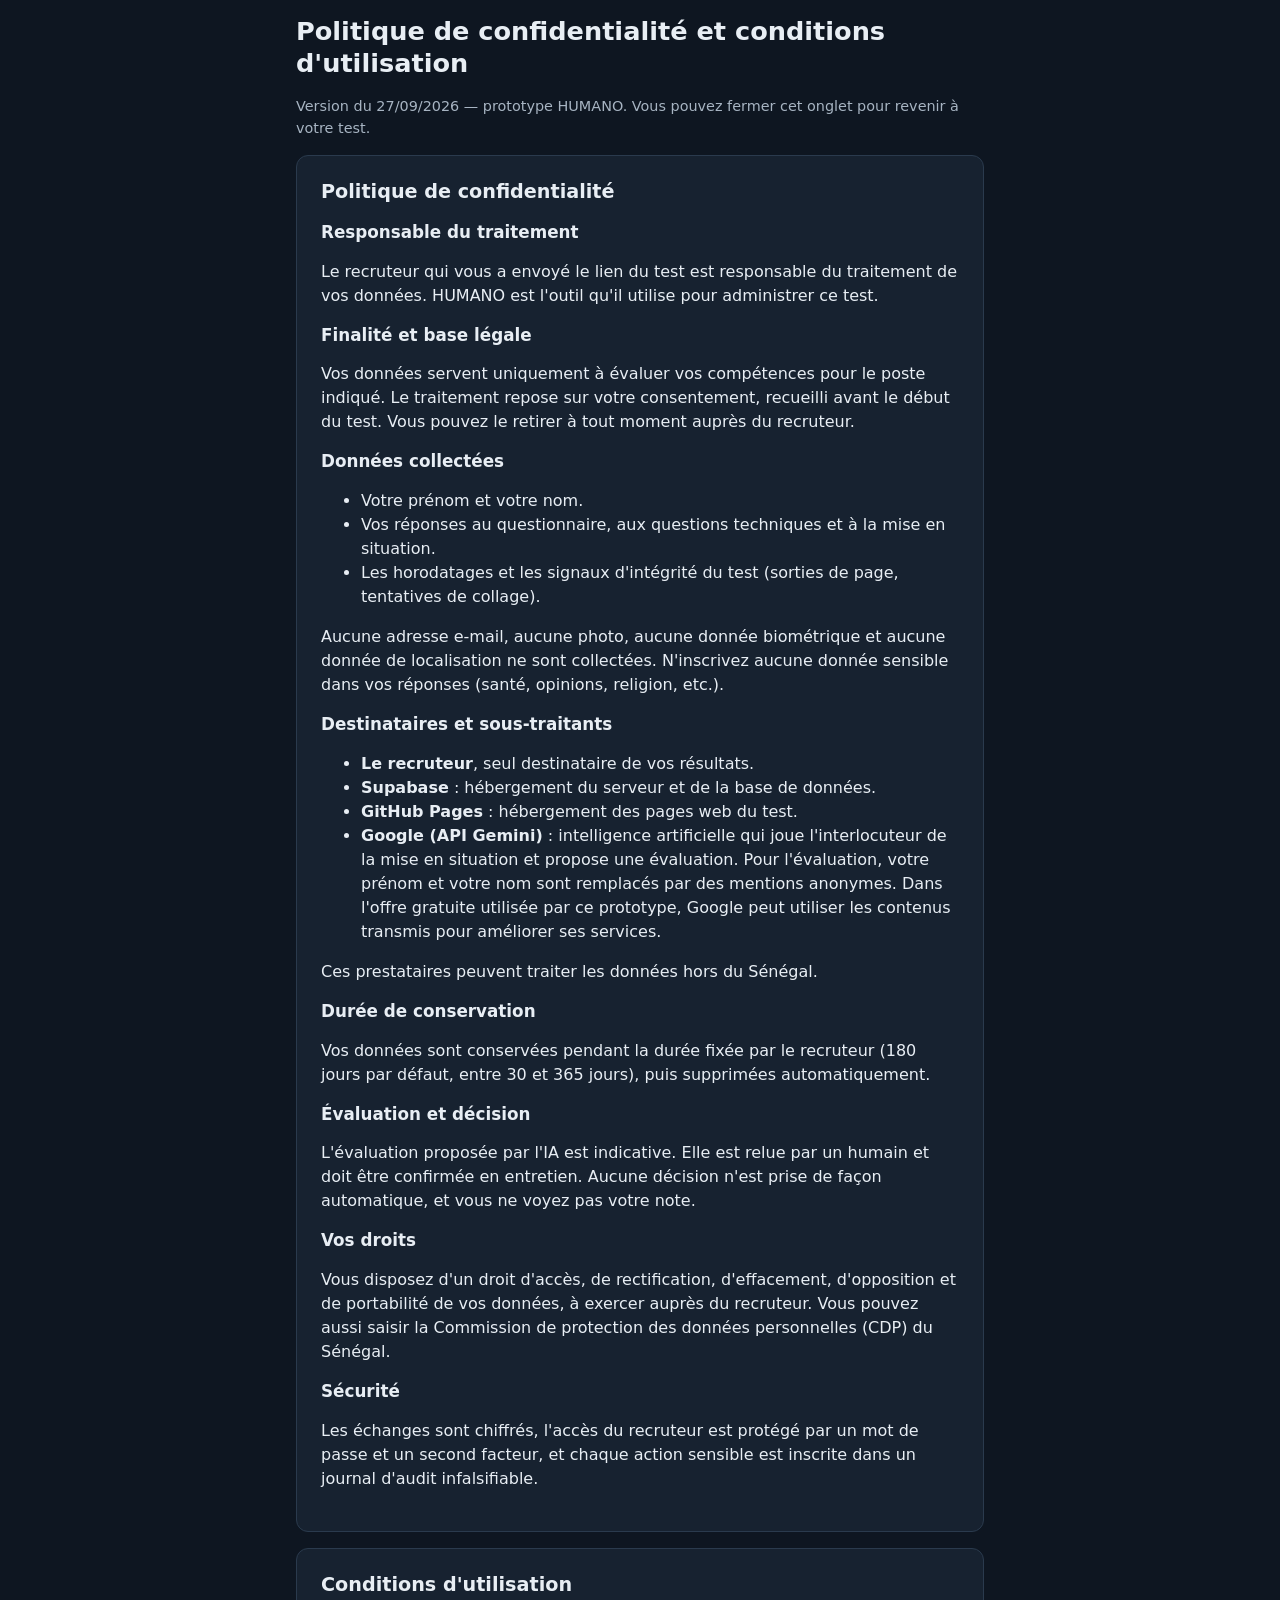
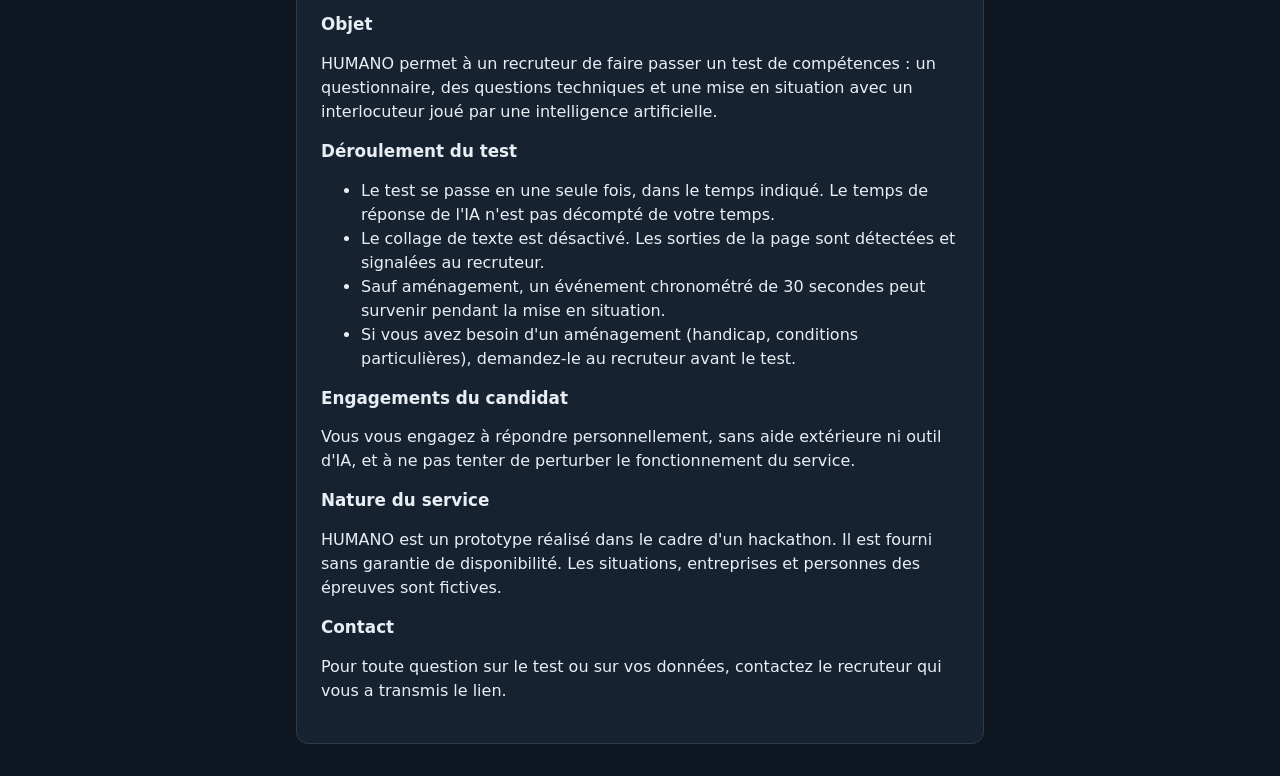
==== confidentialite.html @ 9fa87275 "Add files via upload" ====
<!DOCTYPE html>
<html lang="fr">
<head>
  <meta charset="utf-8">
  <meta http-equiv="Content-Security-Policy" content="default-src 'none'; style-src 'self'; img-src 'self' data:; base-uri 'none'; form-action 'none'">
  <meta name="referrer" content="no-referrer">
  <meta name="viewport" content="width=device-width, initial-scale=1">
  <title>Confidentialité et conditions d'utilisation — HUMANO</title>
  <link rel="stylesheet" href="css/styles.css">
</head>
<body>
  <a class="lien-evitement" href="#contenu">Aller au contenu</a>
  <main id="contenu" class="conteneur">
    <h1>Politique de confidentialité et conditions d'utilisation</h1>
    <p class="aide">Version du 27/09/2026 — prototype HUMANO. Vous pouvez fermer cet onglet pour revenir à votre test.</p>

    <section class="carte" aria-labelledby="titre-confidentialite">
      <h2 id="titre-confidentialite">Politique de confidentialité</h2>

      <h3>Responsable du traitement</h3>
      <p>Le recruteur qui vous a envoyé le lien du test est responsable du traitement de vos données. HUMANO est l'outil qu'il utilise pour administrer ce test.</p>

      <h3>Finalité et base légale</h3>
      <p>Vos données servent uniquement à évaluer vos compétences pour le poste indiqué. Le traitement repose sur votre consentement, recueilli avant le début du test. Vous pouvez le retirer à tout moment auprès du recruteur.</p>

      <h3>Données collectées</h3>
      <ul>
        <li>Votre prénom et votre nom.</li>
        <li>Vos réponses au questionnaire, aux questions techniques et à la mise en situation.</li>
        <li>Les horodatages et les signaux d'intégrité du test (sorties de page, tentatives de collage).</li>
      </ul>
      <p>Aucune adresse e-mail, aucune photo, aucune donnée biométrique et aucune donnée de localisation ne sont collectées. N'inscrivez aucune donnée sensible dans vos réponses (santé, opinions, religion, etc.).</p>

      <h3>Destinataires et sous-traitants</h3>
      <ul>
        <li><strong>Le recruteur</strong>, seul destinataire de vos résultats.</li>
        <li><strong>Supabase</strong> : hébergement du serveur et de la base de données.</li>
        <li><strong>GitHub Pages</strong> : hébergement des pages web du test.</li>
        <li><strong>Google (API Gemini)</strong> : intelligence artificielle qui joue l'interlocuteur de la mise en situation et propose une évaluation. Pour l'évaluation, votre prénom et votre nom sont remplacés par des mentions anonymes. Dans l'offre gratuite utilisée par ce prototype, Google peut utiliser les contenus transmis pour améliorer ses services.</li>
      </ul>
      <p>Ces prestataires peuvent traiter les données hors du Sénégal.</p>

      <h3>Durée de conservation</h3>
      <p>Vos données sont conservées pendant la durée fixée par le recruteur (180 jours par défaut, entre 30 et 365 jours), puis supprimées automatiquement.</p>

      <h3>Évaluation et décision</h3>
      <p>L'évaluation proposée par l'IA est indicative. Elle est relue par un humain et doit être confirmée en entretien. Aucune décision n'est prise de façon automatique, et vous ne voyez pas votre note.</p>

      <h3>Vos droits</h3>
      <p>Vous disposez d'un droit d'accès, de rectification, d'effacement, d'opposition et de portabilité de vos données, à exercer auprès du recruteur. Vous pouvez aussi saisir la Commission de protection des données personnelles (CDP) du Sénégal.</p>

      <h3>Sécurité</h3>
      <p>Les échanges sont chiffrés, l'accès du recruteur est protégé par un mot de passe et un second facteur, et chaque action sensible est inscrite dans un journal d'audit infalsifiable.</p>
    </section>

    <section class="carte" aria-labelledby="titre-conditions">
      <h2 id="titre-conditions">Conditions d'utilisation</h2>

      <h3>Objet</h3>
      <p>HUMANO permet à un recruteur de faire passer un test de compétences : un questionnaire, des questions techniques et une mise en situation avec un interlocuteur joué par une intelligence artificielle.</p>

      <h3>Déroulement du test</h3>
      <ul>
        <li>Le test se passe en une seule fois, dans le temps indiqué. Le temps de réponse de l'IA n'est pas décompté de votre temps.</li>
        <li>Le collage de texte est désactivé. Les sorties de la page sont détectées et signalées au recruteur.</li>
        <li>Sauf aménagement, un événement chronométré de 30 secondes peut survenir pendant la mise en situation.</li>
        <li>Si vous avez besoin d'un aménagement (handicap, conditions particulières), demandez-le au recruteur avant le test.</li>
      </ul>

      <h3>Engagements du candidat</h3>
      <p>Vous vous engagez à répondre personnellement, sans aide extérieure ni outil d'IA, et à ne pas tenter de perturber le fonctionnement du service.</p>

      <h3>Nature du service</h3>
      <p>HUMANO est un prototype réalisé dans le cadre d'un hackathon. Il est fourni sans garantie de disponibilité. Les situations, entreprises et personnes des épreuves sont fictives.</p>

      <h3>Contact</h3>
      <p>Pour toute question sur le test ou sur vos données, contactez le recruteur qui vous a transmis le lien.</p>
    </section>
  </main>
</body>
</html>
---- css/styles.css ----
:root {
  --bg: #0E1621;
  --surface: #172230;
  --texte: #E8EEF4;
  --texte-doux: #A7B4C2;
  --vert: #3DDC97;
  --orange: #FFB547;
  --rouge: #FF6B6B;
  --focus: #7CC4FF;
  --bordure-champ: #6B7D90;
  --flash: #7A1414;
  --surface-2: #1F2D3D;
  --bordure: #2A3A4D;
  --sur-vert: #0E1621;
  --blanc: #FFFFFF;
  --e1: 4px;
  --e2: 8px;
  --e3: 12px;
  --e4: 16px;
  --e5: 24px;
  --e6: 32px;
}

*, *::before, *::after {
  box-sizing: border-box;
}

html {
  font-size: 100%;
  scroll-behavior: smooth;
}

body {
  margin: 0;
  background-color: var(--bg);
  color: var(--texte);
  font-family: system-ui, -apple-system, BlinkMacSystemFont, 'Segoe UI', Roboto, Oxygen, Ubuntu, Cantarell, sans-serif;
  font-size: 1rem;
  line-height: 1.5;
  -webkit-text-size-adjust: 100%;
}

h1, h2, h3, p, ul, ol, dl, figure {
  margin-top: 0;
  margin-bottom: var(--e4);
}

h1 {
  font-size: 1.6rem;
  line-height: 1.25;
}

h2 {
  font-size: 1.2rem;
  line-height: 1.3;
}

h3 {
  font-size: 1.05rem;
  line-height: 1.35;
}

a {
  color: var(--focus);
  text-decoration: underline;
  text-underline-offset: 2px;
}

a:hover {
  text-decoration-thickness: 2px;
}

img {
  max-width: 100%;
  height: auto;
  display: block;
}

:focus-visible {
  outline: 3px solid var(--focus);
  outline-offset: 2px;
}

[hidden] {
  display: none !important;
}

.conteneur {
  width: 100%;
  max-width: 720px;
  margin-left: auto;
  margin-right: auto;
  padding: var(--e4);
}

.console-large {
  max-width: 1040px;
}

.ecran {
  outline: none;
}

.carte {
  background-color: var(--surface);
  border-radius: 12px;
  padding: var(--e4);
  margin-bottom: var(--e4);
  border: 1px solid var(--bordure);
}

.charte {
  background-color: var(--surface);
  border-radius: 12px;
  padding: var(--e4);
  margin-bottom: var(--e4);
  border: 1px solid var(--bordure);
  border-left: 4px solid var(--focus);
}

.entete {
  background-color: var(--surface);
  display: flex;
  justify-content: space-between;
  align-items: center;
  flex-wrap: wrap;
  gap: var(--e3);
  padding: var(--e3) var(--e4);
  border-bottom: 1px solid var(--bordure);
}

.marque {
  color: var(--vert);
  font-weight: 700;
  font-size: 1.2rem;
  letter-spacing: 0.05em;
  text-decoration: none;
}

.navigation {
  display: flex;
  flex-wrap: wrap;
  align-items: center;
  gap: var(--e4);
}

.navigation a, .sous-navigation a {
  color: var(--texte);
  text-decoration: none;
  padding: var(--e1) var(--e2);
  border-radius: 4px;
}

.navigation a:hover, .sous-navigation a:hover {
  background-color: var(--surface-2);
}

.navigation a[aria-current="page"], .sous-navigation a[aria-current="page"] {
  font-weight: 700;
  color: var(--vert);
}

.sous-navigation {
  display: flex;
  flex-wrap: wrap;
  align-items: center;
  gap: var(--e4);
  padding-bottom: var(--e3);
  margin-bottom: var(--e4);
  border-bottom: 1px solid var(--bordure);
}

.lien-evitement {
  position: absolute;
  top: -100px;
  left: var(--e4);
  z-index: 1000;
  background-color: var(--vert);
  color: var(--sur-vert);
  padding: var(--e2) var(--e4);
  font-weight: 700;
  border-radius: 8px;
  text-decoration: none;
}

.lien-evitement:focus {
  top: var(--e4);
}

.visuellement-cache {
  position: absolute;
  width: 1px;
  height: 1px;
  padding: 0;
  margin: -1px;
  overflow: hidden;
  clip: rect(0, 0, 0, 0);
  white-space: nowrap;
  border: 0;
}

.bouton {
  display: inline-flex;
  align-items: center;
  justify-content: center;
  background-color: transparent;
  border: 1px solid var(--bordure-champ);
  color: var(--texte);
  border-radius: 8px;
  padding: 10px var(--e4);
  min-height: 44px;
  font-family: inherit;
  font-size: 1rem;
  font-weight: 500;
  text-decoration: none;
  cursor: pointer;
  transition: background-color 0.2s;
}

.bouton:hover {
  background-color: var(--surface-2);
}

.bouton-principal {
  display: inline-flex;
  align-items: center;
  justify-content: center;
  background-color: var(--vert);
  border: none;
  color: var(--sur-vert);
  font-weight: 700;
  border-radius: 8px;
  padding: 10px var(--e4);
  min-height: 44px;
  font-family: inherit;
  font-size: 1rem;
  text-decoration: none;
  cursor: pointer;
  transition: filter 0.2s;
}

.bouton-principal:hover {
  filter: brightness(1.08);
}

.bouton-danger {
  display: inline-flex;
  align-items: center;
  justify-content: center;
  background-color: transparent;
  border: 2px solid var(--rouge);
  color: var(--rouge);
  font-weight: 700;
  border-radius: 8px;
  padding: 10px var(--e4);
  min-height: 44px;
  font-family: inherit;
  font-size: 1rem;
  text-decoration: none;
  cursor: pointer;
  transition: background-color 0.2s;
}

.bouton-danger:hover {
  background-color: rgba(255, 107, 107, 0.1);
}

button:disabled, .bouton:disabled, .bouton-principal:disabled, .bouton-danger:disabled {
  opacity: 0.55;
  cursor: not-allowed;
  filter: none;
  pointer-events: none;
}

.actions {
  display: flex;
  flex-wrap: wrap;
  gap: var(--e2);
  margin-top: var(--e4);
}

.champ {
  margin-bottom: var(--e4);
}

.champ label {
  display: block;
  font-weight: 700;
  margin-bottom: var(--e1);
}

input[type="text"], input[type="email"], input[type="password"], input[type="number"], select, textarea {
  width: 100%;
  background-color: var(--bg);
  color: var(--texte);
  border: 1px solid var(--bordure-champ);
  border-radius: 8px;
  padding: 10px var(--e3);
  min-height: 44px;
  font-family: inherit;
  font-size: 1rem;
}

textarea {
  min-height: 120px;
  resize: vertical;
}

input[aria-invalid="true"], select[aria-invalid="true"], textarea[aria-invalid="true"] {
  border: 2px solid var(--rouge);
}

input[type="checkbox"], input[type="radio"] {
  width: 24px;
  height: 24px;
  accent-color: var(--vert);
  cursor: pointer;
}

.option-choix {
  display: flex;
  align-items: center;
  gap: var(--e3);
  min-height: 44px;
  padding: var(--e2);
  border-radius: 8px;
  cursor: pointer;
}

.option-choix:hover {
  background-color: var(--surface-2);
}

fieldset {
  border: 1px solid var(--bordure-champ);
  border-radius: 8px;
  padding: var(--e3);
  margin-left: 0;
  margin-right: 0;
  margin-bottom: var(--e4);
}

legend {
  font-weight: 700;
  padding: 0 var(--e1);
}

.aide {
  color: var(--texte-doux);
  font-size: 0.9rem;
  margin-top: var(--e1);
}

.compteur {
  color: var(--texte-doux);
  font-size: 0.9rem;
  text-align: right;
  margin-top: var(--e1);
}

.erreur-champ {
  color: var(--rouge);
  font-size: 0.9rem;
  margin-top: var(--e1);
  margin-bottom: 0;
}

.message {
  background-color: var(--surface-2);
  border-radius: 8px;
  padding: var(--e3);
  border-left: 4px solid var(--focus);
  margin-bottom: var(--e4);
}

.message-info {
  border-left-color: var(--focus);
}

.message-succes {
  border-left-color: var(--vert);
}

.message-erreur {
  border-left-color: var(--rouge);
}

.grille-2 {
  display: grid;
  grid-template-columns: 1fr;
  gap: var(--e4);
}

.tableau-defilant {
  overflow-x: auto;
  margin-bottom: var(--e4);
}

.tableau {
  width: 100%;
  border-collapse: collapse;
}

.tableau caption {
  text-align: left;
  font-weight: 700;
  margin-bottom: var(--e2);
}

.tableau th, .tableau td {
  padding: var(--e2) 10px;
  border-bottom: 1px solid var(--bordure-champ);
  text-align: left;
}

.tableau th {
  background-color: var(--surface-2);
}

.definitions {
  display: grid;
  grid-template-columns: 1fr;
  gap: var(--e2);
  margin-bottom: var(--e4);
}

.definitions dt {
  color: var(--texte-doux);
}

.definitions dd {
  margin-left: 0;
  margin-bottom: var(--e2);
}

.etiquette-statut {
  display: inline-block;
  padding: 2px 10px;
  border-radius: 999px;
  border: 2px solid var(--bordure-champ);
  color: var(--texte);
  font-size: 0.9rem;
}

.statut-brouillon {
  border-color: var(--texte-doux);
}

.statut-ouvert {
  border-color: var(--vert);
}

.statut-ferme {
  border-color: var(--orange);
}

.statut-archive {
  border-color: var(--bordure-champ);
}

.statut-correct {
  color: var(--vert);
  font-weight: 700;
}

.statut-incorrect {
  color: var(--rouge);
  font-weight: 700;
}

.liste-etiquettes {
  display: flex;
  flex-wrap: wrap;
  gap: var(--e2);
  list-style: none;
  padding: 0;
  margin: var(--e2) 0 var(--e4) 0;
}

.liste-etiquettes li {
  background-color: var(--surface-2);
  border-radius: 999px;
  padding: var(--e1) var(--e1) var(--e1) var(--e3);
  display: inline-flex;
  align-items: center;
  gap: var(--e2);
}

.liste-etiquettes li .bouton {
  min-height: 32px;
  padding: 2px var(--e2);
  font-size: 0.85rem;
  border-radius: 999px;
}

.editeur-question {
  background-color: var(--surface-2);
  border: 1px solid var(--bordure);
  border-radius: 8px;
  padding: var(--e3);
  margin-bottom: var(--e3);
}

.qr {
  margin: 0 0 var(--e4) 0;
  display: inline-flex;
  flex-direction: column;
  gap: var(--e2);
}

.qr img {
  width: 240px;
  height: 240px;
  background-color: var(--blanc);
  padding: var(--e2);
  border-radius: 8px;
}

.bandeau-simulation {
  position: sticky;
  top: 0;
  z-index: 10;
  background-color: var(--surface);
  border-bottom: 1px solid var(--bordure-champ);
  padding: var(--e3) var(--e4);
  margin: calc(-1 * var(--e4)) calc(-1 * var(--e4)) var(--e4) calc(-1 * var(--e4));
}

.chrono-global {
  font-size: 1.5rem;
  font-weight: 700;
  font-variant-numeric: tabular-nums;
  margin-bottom: var(--e1);
}

.chrono-global.chrono-orange {
  color: var(--orange);
}

.chrono-global.chrono-rouge {
  color: var(--rouge);
}

.etape-libelle {
  font-weight: 700;
  color: var(--texte-doux);
  font-size: 0.9rem;
  margin-bottom: var(--e2);
}

.jauge-bloc {
  margin: var(--e2) 0;
}

.jauge-libelle {
  font-size: 0.9rem;
  font-weight: 700;
  margin-bottom: var(--e1);
}

.jauge {
  height: 12px;
  background-color: var(--surface-2);
  border: 1px solid var(--bordure-champ);
  border-radius: 6px;
  overflow: hidden;
}

.jauge-remplissage {
  height: 100%;
  width: 0%;
  transition: width 0.2s ease-out;
  background-color: var(--vert);
}

.jauge.niveau-calme .jauge-remplissage {
  background-color: var(--vert);
}

.jauge.niveau-tendu .jauge-remplissage {
  background-color: var(--orange);
}

.jauge.niveau-rupture .jauge-remplissage {
  background-color: var(--rouge);
}

.fil {
  display: flex;
  flex-direction: column;
  gap: var(--e2);
  margin: var(--e4) 0;
}

.bulle {
  border-radius: 12px;
  padding: 10px var(--e3);
  max-width: 85%;
}

.bulle-auteur {
  font-weight: 700;
  font-size: 0.9rem;
  margin-bottom: var(--e1);
}

.bulle-interlocuteur {
  align-self: flex-start;
  background-color: var(--surface-2);
  border-left: 4px solid var(--focus);
}

.bulle-candidat {
  align-self: flex-end;
  background-color: var(--surface);
  border-right: 4px solid var(--vert);
}

.zone-alertes {
  border-left: 4px solid var(--orange);
  padding: var(--e2) var(--e3);
  font-size: 0.9rem;
  margin-bottom: var(--e2);
  background-color: var(--surface-2);
}

.zone-flash {
  background-color: var(--flash);
  color: var(--blanc);
  font-weight: 700;
  border-radius: 8px;
  padding: var(--e3);
  margin-bottom: var(--e3);
  animation: pulsation-flash 1s infinite alternate;
}

@keyframes pulsation-flash {
  from { opacity: 1; }
  to { opacity: 0.85; }
}

.saisie {
  margin-top: var(--e4);
}

.note-finale {
  font-size: 2.5rem;
  font-weight: 700;
  color: var(--vert);
  margin-bottom: var(--e2);
}

.texte-libre {
  white-space: pre-wrap;
  background-color: var(--surface-2);
  border-radius: 8px;
  padding: var(--e3);
}

.attente {
  text-align: center;
  font-size: 1.1rem;
  padding: var(--e5) 0;
}

.attente::after {
  content: '';
  display: inline-block;
  animation: points-attente 1.5s infinite steps(4, start);
}

@keyframes points-attente {
  0% { content: ''; }
  25% { content: '.'; }
  50% { content: '..'; }
  75% { content: '...'; }
}

.entete-impression {
  display: none;
}

dialog {
  background-color: var(--surface);
  color: var(--texte);
  border: 1px solid var(--bordure-champ);
  border-radius: 12px;
  padding: var(--e5);
  max-width: 480px;
  width: calc(100% - 32px);
}

dialog::backdrop {
  background-color: rgba(0, 0, 0, 0.6);
}

@media (min-width: 480px) {
  .definitions {
    grid-template-columns: max-content 1fr;
    gap: var(--e2) var(--e4);
  }
}

@media (min-width: 768px) {
  .carte, .charte {
    padding: var(--e5);
  }
  .grille-2 {
    grid-template-columns: 1fr 1fr;
  }
}

@media (max-width: 767px) {
  .saisie {
    position: sticky;
    bottom: 0;
    background-color: var(--bg);
    padding-top: var(--e2);
    padding-bottom: var(--e2);
    border-top: 1px solid var(--bordure);
  }
}

@media (forced-colors: active) {
  .bouton, .bouton-principal, .bouton-danger, input, select, textarea, .carte, .charte, .jauge {
    border-color: ButtonText;
  }
  .jauge-remplissage {
    background-color: Highlight;
  }
  :focus-visible {
    outline-color: Highlight;
  }
}

@media (prefers-reduced-motion: reduce) {
  *, *::before, *::after {
    animation-duration: 0.001s !important;
    animation-iteration-count: 1 !important;
    transition-duration: 0.001s !important;
  }
  html {
    scroll-behavior: auto;
  }
  .attente::after {
    content: '...';
    animation: none;
  }
  .zone-flash {
    animation: none;
  }
}

@media print {
  body {
    background-color: var(--blanc) !important;
    color: #000000 !important;
  }
  .carte, .charte {
    background-color: var(--blanc) !important;
    border: 1px solid #999999 !important;
    break-inside: avoid;
    color: #000000 !important;
  }
  .entete, nav, button, .bouton, .bouton-principal, .bouton-danger, .actions,
  .lien-evitement, .ne-pas-imprimer, #message-global {
    display: none !important;
  }
  .entete-impression {
    display: block !important;
    font-size: 1.2rem;
    font-weight: 700;
    margin-bottom: var(--e4);
    border-bottom: 2px solid #000000;
    padding-bottom: var(--e2);
  }
}
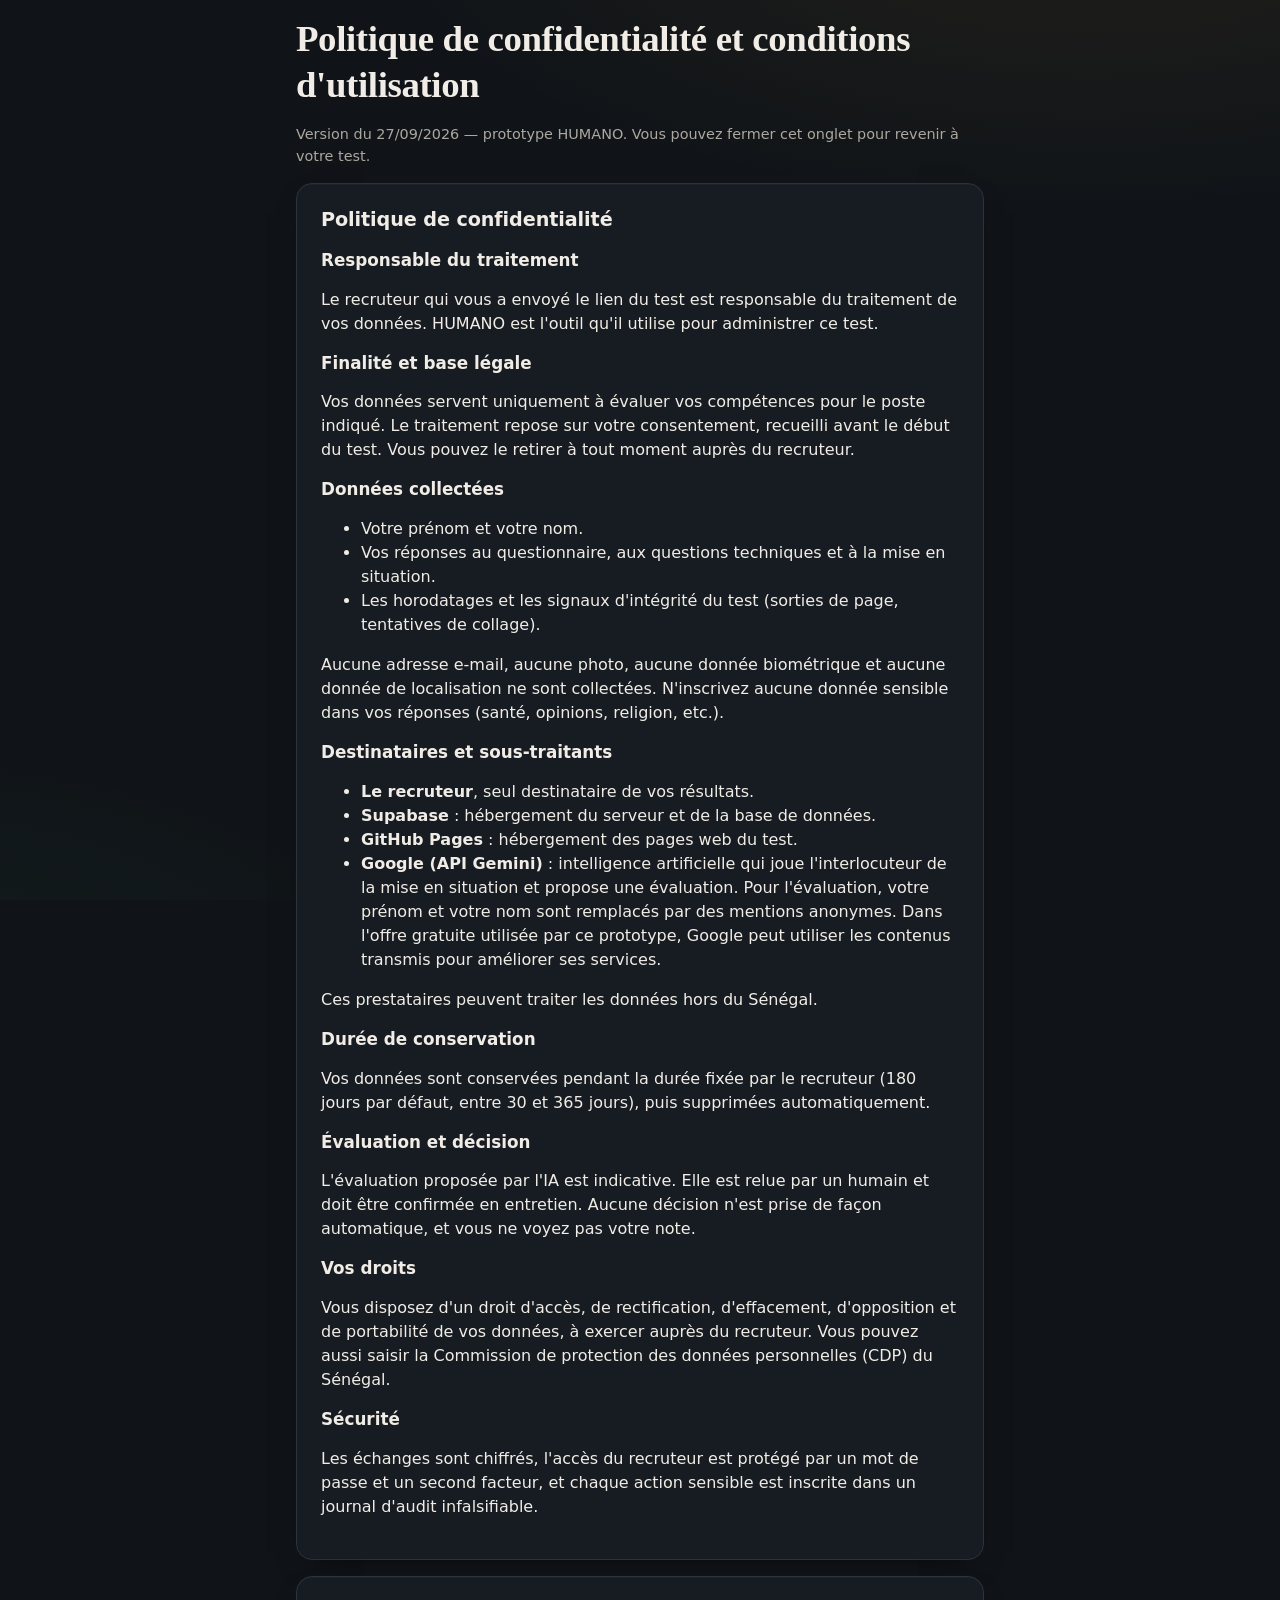
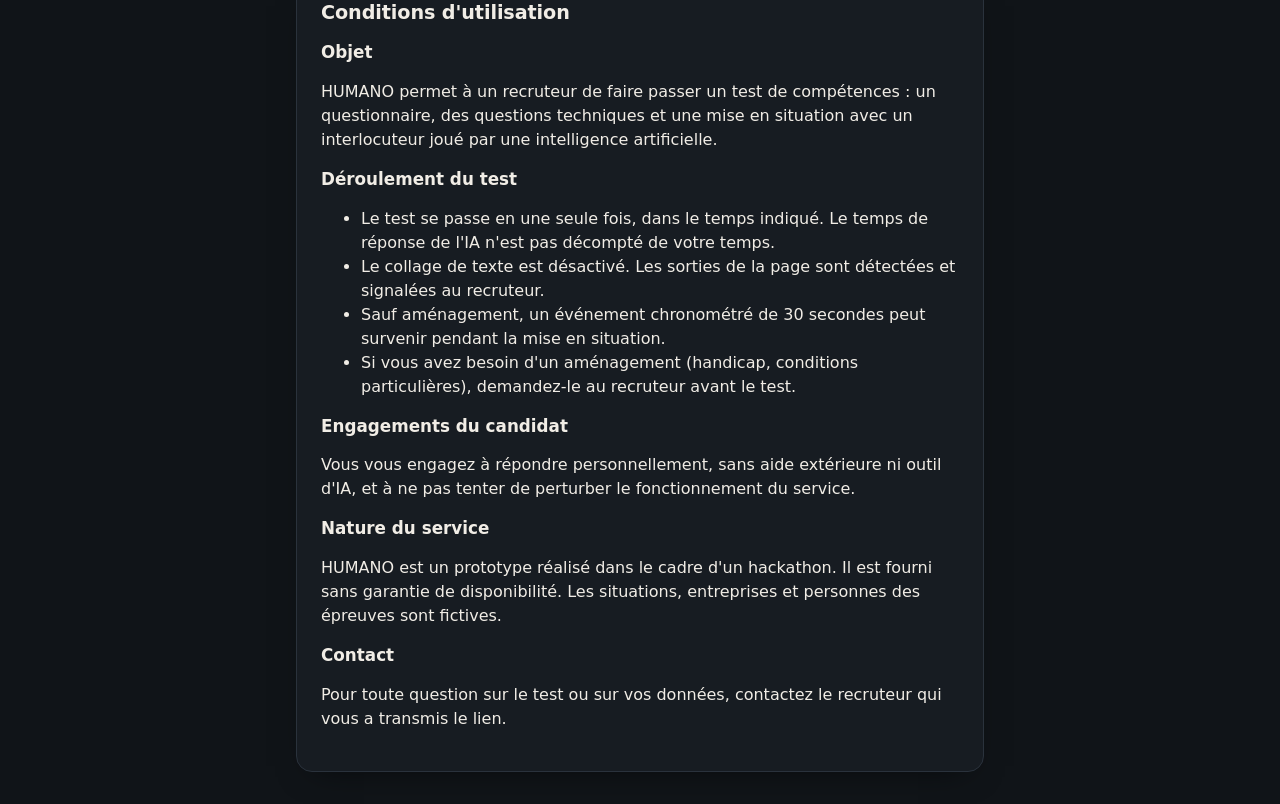
==== commit a05dfa20: "Add files via upload" ====
--- a/confidentialite.html
+++ b/confidentialite.html
@@ -6,6 +6,7 @@
   <meta name="referrer" content="no-referrer">
   <meta name="viewport" content="width=device-width, initial-scale=1">
   <title>Confidentialité et conditions d'utilisation — HUMANO</title>
+  <link rel="icon" href="img/favicon.svg" type="image/svg+xml">
   <link rel="stylesheet" href="css/styles.css">
 </head>
 <body>
--- a/css/styles.css
+++ b/css/styles.css
@@ -1,18 +1,23 @@
 :root {
-  --bg: #0E1621;
-  --surface: #172230;
-  --texte: #E8EEF4;
-  --texte-doux: #A7B4C2;
-  --vert: #3DDC97;
-  --orange: #FFB547;
-  --rouge: #FF6B6B;
-  --focus: #7CC4FF;
-  --bordure-champ: #6B7D90;
+  --bg: #101418;
+  --surface: #171C22;
+  --texte: #F1EDE6;
+  --texte-doux: #ABA89F;
+  --vert: #3FC98A;
+  --orange: #F0A53A;
+  --rouge: #FF7A6B;
+  --focus: #F2C46D;
+  --bordure-champ: #58626E;
   --flash: #7A1414;
-  --surface-2: #1F2D3D;
-  --bordure: #2A3A4D;
-  --sur-vert: #0E1621;
+  --surface-2: #1F262E;
+  --bordure: #2A323C;
+  --sur-vert: #0E1418;
   --blanc: #FFFFFF;
+  --accent: #E9A23B;
+  --accent-doux: rgba(233, 162, 59, 0.12);
+  --sur-accent: #17110A;
+  --ombre: 0 1px 0 rgba(255, 255, 255, 0.03) inset, 0 12px 32px -18px rgba(0, 0, 0, 0.7);
+  --titre: 'Iowan Old Style', 'Palatino Linotype', Palatino, Georgia, ui-serif, serif;
   --e1: 4px;
   --e2: 8px;
   --e3: 12px;
@@ -775,3 +780,472 @@
     padding-bottom: var(--e2);
   }
 }
+
+
+/* Identité visuelle HUMANO : encre et safran */
+
+body {
+  background:
+    radial-gradient(1200px 500px at 85% -10%, rgba(233, 162, 59, 0.08), transparent 60%),
+    radial-gradient(900px 400px at -10% 110%, rgba(63, 201, 138, 0.05), transparent 60%),
+    var(--bg);
+  background-attachment: fixed;
+  min-height: 100vh;
+}
+
+h1 {
+  font-family: var(--titre);
+  font-weight: 600;
+  font-size: clamp(1.7rem, 1.2rem + 1.6vw, 2.3rem);
+  letter-spacing: -0.01em;
+}
+
+h2 {
+  font-weight: 650;
+  letter-spacing: -0.005em;
+}
+
+a {
+  color: var(--focus);
+}
+
+.entete {
+  position: sticky;
+  top: 0;
+  z-index: 50;
+  background-color: rgba(16, 20, 24, 0.82);
+  -webkit-backdrop-filter: blur(10px);
+  backdrop-filter: blur(10px);
+  padding: var(--e3) max(var(--e4), calc((100vw - 1040px) / 2));
+}
+
+.marque {
+  display: inline-flex;
+  align-items: center;
+  gap: 10px;
+  color: var(--texte);
+  font-weight: 750;
+  font-size: 1.1rem;
+  letter-spacing: 0.14em;
+}
+
+.marque img {
+  width: 32px;
+  height: 32px;
+}
+
+.navigation {
+  gap: var(--e2);
+}
+
+.navigation a, .sous-navigation a {
+  color: var(--texte-doux);
+  padding: 8px 12px;
+  border-radius: 999px;
+  transition: color 0.15s, background-color 0.15s;
+}
+
+.navigation a:hover, .sous-navigation a:hover {
+  color: var(--texte);
+}
+
+.navigation a[aria-current="page"], .sous-navigation a[aria-current="page"] {
+  color: var(--sur-accent);
+  background-color: var(--accent);
+}
+
+.sous-navigation {
+  gap: var(--e2);
+}
+
+.utilisateur {
+  color: var(--texte-doux);
+  font-size: 0.9rem;
+  padding-left: var(--e3);
+  border-left: 1px solid var(--bordure);
+}
+
+.utilisateur:empty {
+  display: none;
+}
+
+.pastille {
+  display: inline-flex;
+  align-items: center;
+  justify-content: center;
+  min-width: 20px;
+  height: 20px;
+  padding: 0 6px;
+  margin-left: 4px;
+  border-radius: 999px;
+  background-color: var(--rouge);
+  color: var(--sur-accent);
+  font-size: 0.75rem;
+  font-weight: 800;
+}
+
+.carte {
+  border-radius: 16px;
+  padding: var(--e5);
+  box-shadow: var(--ombre);
+}
+
+.bouton-principal {
+  background-color: var(--accent);
+  color: var(--sur-accent);
+  border-radius: 10px;
+  transition: transform 0.15s, filter 0.15s;
+}
+
+.bouton-principal:hover {
+  transform: translateY(-1px);
+}
+
+.bouton, .bouton-danger {
+  border-radius: 10px;
+}
+
+.lien-evitement {
+  background-color: var(--accent);
+  color: var(--sur-accent);
+}
+
+input, select, textarea {
+  border-radius: 10px;
+}
+
+input:focus-visible, select:focus-visible, textarea:focus-visible {
+  border-color: var(--accent);
+}
+
+.ecran:not([hidden]) {
+  animation: apparition 0.22s ease-out;
+}
+
+@keyframes apparition {
+  from { opacity: 0; transform: translateY(6px); }
+  to { opacity: 1; transform: none; }
+}
+
+.surtitre {
+  text-transform: uppercase;
+  letter-spacing: 0.16em;
+  font-size: 0.75rem;
+  font-weight: 700;
+  color: var(--accent);
+  margin-bottom: var(--e2);
+}
+
+/* Connexion */
+
+.connexion-grille {
+  display: grid;
+  gap: var(--e5);
+  align-items: center;
+  min-height: calc(100vh - 160px);
+}
+
+.connexion-marque img {
+  width: 64px;
+  height: 64px;
+  margin-bottom: var(--e5);
+}
+
+.connexion-accroche {
+  font-family: var(--titre);
+  font-size: clamp(1.8rem, 1.3rem + 2vw, 2.8rem);
+  line-height: 1.15;
+  margin-bottom: var(--e5);
+}
+
+.connexion-points {
+  list-style: none;
+  padding: 0;
+  color: var(--texte-doux);
+}
+
+.connexion-points li {
+  padding: 10px 0 10px 22px;
+  border-top: 1px solid var(--bordure);
+  position: relative;
+}
+
+.connexion-points li::before {
+  content: '';
+  position: absolute;
+  left: 0;
+  top: 19px;
+  width: 8px;
+  height: 8px;
+  border-radius: 50%;
+  background-color: var(--accent);
+}
+
+.connexion-formulaire .carte {
+  padding: var(--e6) var(--e5);
+}
+
+/* Tableau de bord */
+
+.accueil-intro {
+  display: flex;
+  flex-wrap: wrap;
+  justify-content: space-between;
+  align-items: center;
+  gap: var(--e3);
+  margin-bottom: var(--e5);
+}
+
+.accueil-intro .aide::first-letter {
+  text-transform: uppercase;
+}
+
+.accueil-intro .actions {
+  margin-top: 0;
+}
+
+.tuiles {
+  display: grid;
+  grid-template-columns: repeat(2, minmax(0, 1fr));
+  gap: var(--e3);
+  margin-bottom: var(--e4);
+}
+
+.tuile {
+  display: flex;
+  flex-direction: column;
+  gap: 2px;
+  padding: var(--e4) var(--e5);
+  background-color: var(--surface);
+  border: 1px solid var(--bordure);
+  border-radius: 16px;
+  color: var(--texte);
+  text-decoration: none;
+  box-shadow: var(--ombre);
+  transition: border-color 0.15s, transform 0.15s;
+}
+
+.tuile:hover {
+  border-color: var(--accent);
+  transform: translateY(-2px);
+}
+
+.tuile-valeur {
+  font-family: var(--titre);
+  font-size: 2.2rem;
+  line-height: 1.1;
+  font-variant-numeric: tabular-nums;
+}
+
+.tuile-libelle {
+  color: var(--texte-doux);
+  font-size: 0.9rem;
+}
+
+.tuile-accent {
+  background-color: var(--accent-doux);
+  border-color: rgba(233, 162, 59, 0.45);
+}
+
+.tuile-accent .tuile-valeur {
+  color: var(--accent);
+}
+
+.liste-acces, .liste-alertes {
+  list-style: none;
+  padding: 0;
+  margin: 0;
+}
+
+.acces, .raccourci {
+  display: grid;
+  grid-template-columns: 1fr auto;
+  grid-template-areas: 'titre statut' 'detail statut';
+  align-items: center;
+  column-gap: var(--e3);
+  padding: 12px 14px;
+  margin: 0 -14px;
+  border-radius: 12px;
+  color: var(--texte);
+  text-decoration: none;
+  transition: background-color 0.15s;
+}
+
+.acces:hover, .raccourci:hover {
+  background-color: var(--surface-2);
+}
+
+.liste-acces li + li .acces {
+  border-top: 1px solid var(--bordure);
+  border-radius: 0 0 12px 12px;
+}
+
+.acces-titre {
+  grid-area: titre;
+  font-weight: 600;
+}
+
+.acces-detail {
+  grid-area: detail;
+  color: var(--texte-doux);
+  font-size: 0.875rem;
+}
+
+.acces .etiquette-statut {
+  grid-area: statut;
+}
+
+.test-en_cours { color: var(--focus); border-color: var(--focus); }
+.test-termine { color: var(--accent); border-color: var(--accent); }
+.test-evalue { color: var(--vert); border-color: var(--vert); }
+
+.raccourcis {
+  display: grid;
+  gap: var(--e2);
+}
+
+.raccourci {
+  display: flex;
+  flex-direction: column;
+  margin: 0;
+  border: 1px solid var(--bordure);
+}
+
+.raccourci:hover {
+  border-color: var(--accent);
+}
+
+.alerte {
+  display: grid;
+  grid-template-columns: auto 1fr;
+  column-gap: var(--e3);
+  row-gap: 2px;
+  padding: 12px 0;
+  border-top: 1px solid var(--bordure);
+}
+
+.alerte:first-child {
+  border-top: none;
+  padding-top: 0;
+}
+
+.alerte-niveau {
+  grid-row: span 2;
+  align-self: start;
+  font-size: 0.7rem;
+  font-weight: 800;
+  text-transform: uppercase;
+  letter-spacing: 0.08em;
+  padding: 3px 8px;
+  border-radius: 999px;
+  background-color: var(--surface-2);
+  color: var(--texte-doux);
+}
+
+.alerte-action .alerte-niveau {
+  background-color: var(--accent);
+  color: var(--sur-accent);
+}
+
+.alerte-vigilance .alerte-niveau {
+  background-color: rgba(255, 122, 107, 0.16);
+  color: var(--rouge);
+}
+
+.alerte-texte {
+  color: var(--texte);
+  text-decoration: none;
+}
+
+.alerte-texte:hover {
+  text-decoration: underline;
+}
+
+.alerte-date {
+  color: var(--texte-doux);
+  font-size: 0.8rem;
+}
+
+/* Page d'accueil publique */
+
+.page-accueil #titre-candidat {
+  font-size: clamp(2rem, 1.3rem + 3vw, 3.2rem);
+  line-height: 1.1;
+  margin-top: var(--e6);
+  max-width: 16ch;
+}
+
+.accueil-sous-titre {
+  color: var(--texte-doux);
+  font-size: 1.1rem;
+  max-width: 60ch;
+  margin-bottom: var(--e6);
+}
+
+.carte-choix h2 {
+  font-family: var(--titre);
+  font-size: 1.5rem;
+}
+
+.pied-accueil {
+  margin-top: var(--e5);
+}
+
+@media (min-width: 768px) {
+  .tuiles {
+    grid-template-columns: repeat(4, minmax(0, 1fr));
+  }
+
+  .raccourcis {
+    grid-template-columns: repeat(4, minmax(0, 1fr));
+  }
+
+  .connexion-grille {
+    grid-template-columns: 1.1fr 1fr;
+    gap: 64px;
+  }
+}
+
+@media (max-width: 767px) {
+  .connexion-points {
+    display: none;
+  }
+
+  .connexion-grille {
+    min-height: 0;
+  }
+
+  .utilisateur {
+    display: none;
+  }
+}
+
+@media (prefers-reduced-motion: reduce) {
+  .ecran:not([hidden]), .tuile, .bouton-principal {
+    animation: none;
+    transition: none;
+  }
+}
+
+@media print {
+  body {
+    background: #FFFFFF;
+  }
+
+  .entete {
+    position: static;
+  }
+}
+
+[tabindex="-1"]:focus:not(:focus-visible) {
+  outline: none;
+}
+
+.raccourci {
+  align-items: flex-start;
+  text-align: left;
+}
+
+h1[tabindex="-1"]:focus {
+  outline: none;
+}
